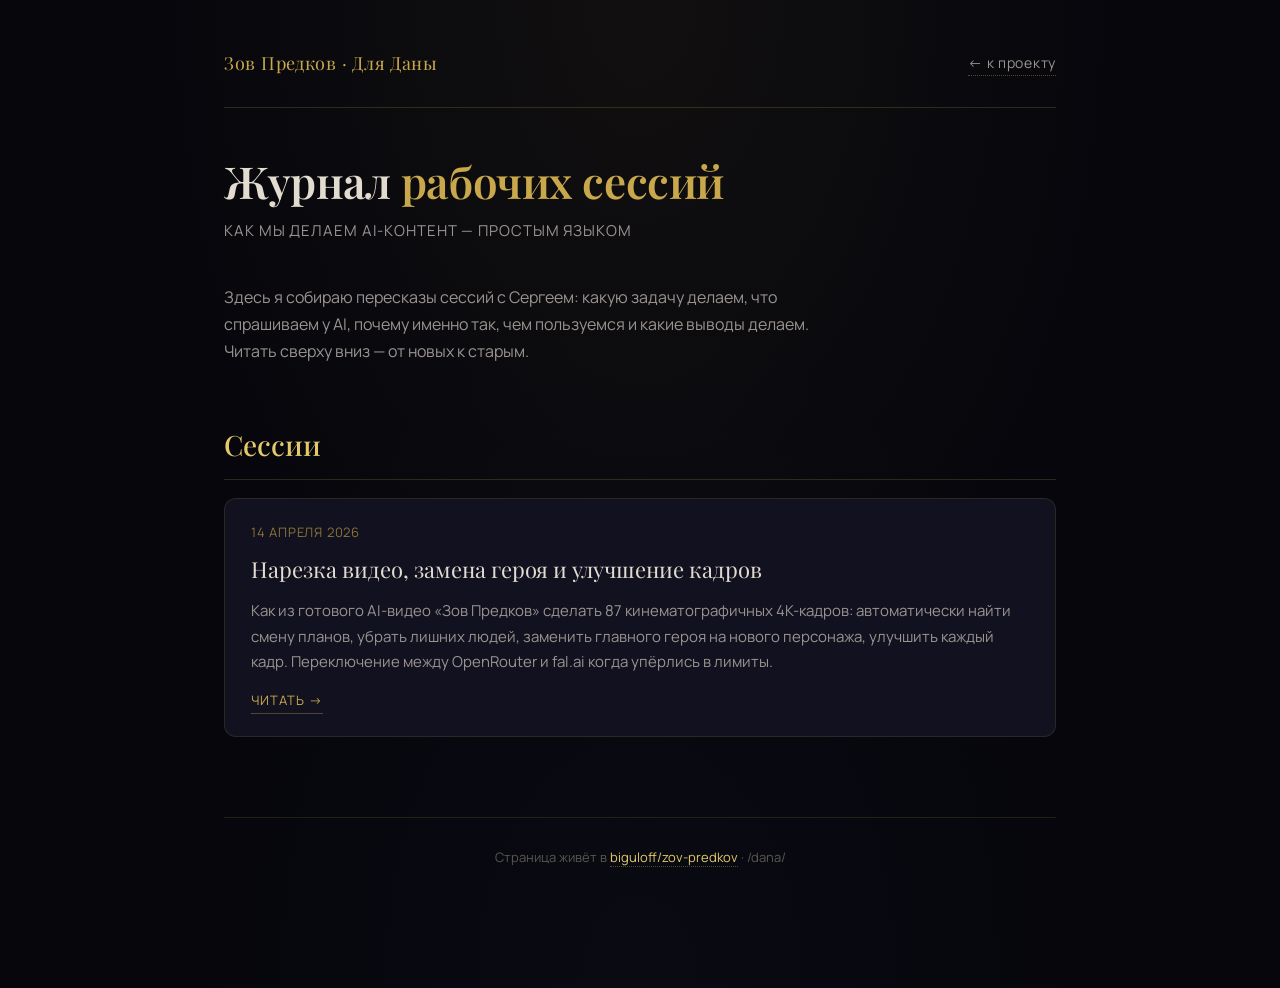
==== dana/index.html @ 0123906b "Добавить раздел /dana/ с журналом рабочих сессий Для Даны (junior в команде, учится Claude Code для " ====
<!DOCTYPE html>
<html lang="ru">
<head>
<meta charset="UTF-8">
<meta name="viewport" content="width=device-width, initial-scale=1.0">
<title>Для Даны — «Зов Предков»</title>
<link rel="preconnect" href="https://fonts.googleapis.com">
<link rel="preconnect" href="https://fonts.gstatic.com" crossorigin>
<link href="https://fonts.googleapis.com/css2?family=Playfair+Display:ital,wght@0,400;0,500;0,600;0,700&family=Manrope:wght@300;400;500;600;700&family=JetBrains+Mono:wght@400;600&display=swap" rel="stylesheet">
<link rel="stylesheet" href="style.css">
</head>
<body>
<div class="wrap">
  <nav class="nav">
    <span class="brand">Зов Предков · Для Даны</span>
    <a href="../">← к проекту</a>
  </nav>

  <h1>Журнал <span class="dim">рабочих сессий</span></h1>
  <p class="subtitle">Как мы делаем AI-контент — простым языком</p>

  <p style="max-width:640px;color:var(--text-secondary);margin-bottom:24px;">
    Здесь я собираю пересказы сессий с Сергеем: какую задачу делаем,
    что спрашиваем у AI, почему именно так, чем пользуемся и какие выводы
    делаем. Читать сверху вниз — от новых к старым.
  </p>

  <h2>Сессии</h2>

  <div class="card">
    <div class="when">14 апреля 2026</div>
    <div class="title">Нарезка видео, замена героя и улучшение кадров</div>
    <div class="summary">
      Как из готового AI-видео «Зов Предков» сделать 87 кинематографичных
      4K-кадров: автоматически найти смену планов, убрать лишних людей,
      заменить главного героя на нового персонажа, улучшить каждый кадр.
      Переключение между OpenRouter и fal.ai когда упёрлись в лимиты.
    </div>
    <a class="more" href="2026-04-14.html">Читать →</a>
  </div>

  <footer>
    Страница живёт в <a href="https://github.com/Biguloff/zov-predkov">biguloff/zov-predkov</a> · /dana/
  </footer>
</div>
</body>
</html>
---- dana/style.css ----
:root {
  --bg-deep: #06060c;
  --bg-surface: #0c0c16;
  --bg-card: #111120;
  --bg-card-hover: #16162a;
  --gold: #c9a84c;
  --gold-light: #e4c96a;
  --gold-dim: #8b7335;
  --gold-glow: rgba(201, 168, 76, 0.35);
  --text-primary: #e2dcd0;
  --text-secondary: #9a9490;
  --text-muted: #5a5650;
  --accent-green: #5a9b7a;
  --accent-red: #b35a5a;
  --accent-blue: #5a7ab3;
  --radius: 12px;
  --radius-sm: 8px;
  --radius-lg: 20px;
  --font-display: 'Playfair Display', 'Georgia', serif;
  --font-body: 'Manrope', 'Helvetica Neue', sans-serif;
  --font-mono: 'JetBrains Mono', 'Menlo', monospace;
}

* { box-sizing: border-box; margin: 0; padding: 0; }

html { scroll-behavior: smooth; }

body {
  background: var(--bg-deep);
  color: var(--text-primary);
  font-family: var(--font-body);
  font-size: 16px;
  line-height: 1.7;
  min-height: 100vh;
  background-image:
    radial-gradient(ellipse at top, rgba(201,168,76,0.06) 0%, transparent 55%),
    radial-gradient(ellipse at bottom, rgba(90,122,179,0.04) 0%, transparent 50%);
}

.wrap { max-width: 880px; margin: 0 auto; padding: 48px 24px 120px; }

.nav {
  display: flex;
  justify-content: space-between;
  align-items: center;
  padding-bottom: 28px;
  margin-bottom: 48px;
  border-bottom: 1px solid rgba(201,168,76,0.2);
}
.nav a {
  color: var(--text-secondary);
  text-decoration: none;
  font-size: 14px;
  letter-spacing: 0.05em;
  transition: color 0.3s;
}
.nav a:hover { color: var(--gold-light); }
.nav .brand {
  font-family: var(--font-display);
  color: var(--gold);
  font-size: 18px;
  letter-spacing: 0.04em;
}

h1 {
  font-family: var(--font-display);
  font-size: clamp(28px, 4.2vw, 44px);
  line-height: 1.15;
  font-weight: 600;
  margin-bottom: 12px;
  letter-spacing: -0.01em;
}
h1 .dim { color: var(--gold); }

.subtitle {
  color: var(--text-secondary);
  font-size: 15px;
  letter-spacing: 0.06em;
  text-transform: uppercase;
  margin-bottom: 40px;
}

h2 {
  font-family: var(--font-display);
  font-size: clamp(22px, 3vw, 28px);
  margin-top: 56px;
  margin-bottom: 18px;
  font-weight: 500;
  color: var(--gold-light);
  border-bottom: 1px solid rgba(201,168,76,0.2);
  padding-bottom: 10px;
}
h3 {
  font-family: var(--font-display);
  font-size: 20px;
  margin-top: 36px;
  margin-bottom: 12px;
  color: var(--text-primary);
  font-weight: 500;
}
h4 {
  font-size: 15px;
  letter-spacing: 0.08em;
  text-transform: uppercase;
  color: var(--gold-dim);
  margin-top: 24px;
  margin-bottom: 10px;
  font-weight: 600;
}

p { margin-bottom: 14px; color: var(--text-primary); }
ul, ol { margin: 10px 0 18px 22px; }
li { margin-bottom: 6px; }
a { color: var(--gold-light); text-decoration: none; border-bottom: 1px dotted rgba(201,168,76,0.4); transition: color 0.2s, border-color 0.2s; }
a:hover { color: var(--gold); border-bottom-color: var(--gold); }

code {
  font-family: var(--font-mono);
  font-size: 13px;
  background: rgba(201,168,76,0.08);
  color: var(--gold-light);
  padding: 2px 7px;
  border-radius: 4px;
  border: 1px solid rgba(201,168,76,0.15);
}
pre {
  background: var(--bg-card);
  border: 1px solid rgba(201,168,76,0.15);
  border-radius: var(--radius-sm);
  padding: 16px 18px;
  overflow-x: auto;
  margin: 14px 0 20px;
  font-size: 13px;
  line-height: 1.6;
}
pre code {
  background: none;
  border: none;
  padding: 0;
  color: var(--text-primary);
}

.chip {
  display: inline-block;
  padding: 3px 10px;
  border-radius: 999px;
  background: rgba(201,168,76,0.1);
  border: 1px solid rgba(201,168,76,0.25);
  color: var(--gold-light);
  font-size: 12px;
  margin: 2px 4px 2px 0;
  font-family: var(--font-mono);
}

.pillrow { margin: -2px 0 12px; }

.card {
  background: var(--bg-card);
  border: 1px solid rgba(201,168,76,0.15);
  border-radius: var(--radius);
  padding: 22px 26px;
  margin-bottom: 18px;
  transition: border-color 0.3s, transform 0.3s;
}
.card:hover { border-color: rgba(201,168,76,0.4); }
.card .when {
  color: var(--gold-dim);
  font-size: 13px;
  letter-spacing: 0.06em;
  text-transform: uppercase;
  margin-bottom: 8px;
}
.card .title {
  font-family: var(--font-display);
  font-size: 22px;
  color: var(--text-primary);
  margin-bottom: 10px;
}
.card .summary { color: var(--text-secondary); font-size: 15px; }
.card a.more {
  display: inline-block;
  margin-top: 14px;
  color: var(--gold);
  font-size: 13px;
  letter-spacing: 0.08em;
  text-transform: uppercase;
  border-bottom: 1px solid rgba(201,168,76,0.35);
  padding-bottom: 2px;
}

.tl;dr, .tldr {
  background: linear-gradient(135deg, rgba(201,168,76,0.08), rgba(90,122,179,0.04));
  border-left: 3px solid var(--gold);
  padding: 20px 24px;
  border-radius: 0 var(--radius-sm) var(--radius-sm) 0;
  margin: 20px 0 34px;
}
.tldr h4 { margin-top: 0; }
.tldr ol { margin-bottom: 0; }

.metrics {
  display: grid;
  grid-template-columns: repeat(auto-fit, minmax(150px, 1fr));
  gap: 14px;
  margin: 18px 0 30px;
}
.metric {
  background: var(--bg-card);
  border: 1px solid rgba(201,168,76,0.15);
  border-radius: var(--radius-sm);
  padding: 16px 18px;
  text-align: center;
}
.metric .num {
  font-family: var(--font-display);
  font-size: 28px;
  color: var(--gold-light);
  font-weight: 600;
  display: block;
  line-height: 1.1;
}
.metric .lbl {
  font-size: 12px;
  color: var(--text-secondary);
  letter-spacing: 0.06em;
  text-transform: uppercase;
  margin-top: 6px;
}

table {
  width: 100%;
  border-collapse: collapse;
  margin: 12px 0 22px;
  font-size: 14px;
}
th, td {
  text-align: left;
  padding: 10px 12px;
  border-bottom: 1px solid rgba(201,168,76,0.12);
}
th {
  color: var(--gold-dim);
  font-weight: 600;
  letter-spacing: 0.05em;
  text-transform: uppercase;
  font-size: 12px;
}
td { color: var(--text-primary); }
tr:hover td { background: rgba(201,168,76,0.03); }

.note {
  background: rgba(90,122,179,0.08);
  border: 1px solid rgba(90,122,179,0.2);
  border-radius: var(--radius-sm);
  padding: 14px 18px;
  color: var(--text-secondary);
  font-size: 14px;
  margin: 16px 0 22px;
}
.note strong { color: var(--accent-blue); }

.warn {
  background: rgba(179,90,90,0.08);
  border: 1px solid rgba(179,90,90,0.22);
  border-radius: var(--radius-sm);
  padding: 14px 18px;
  color: var(--text-secondary);
  font-size: 14px;
  margin: 16px 0 22px;
}
.warn strong { color: var(--accent-red); }

.ok {
  background: rgba(90,155,122,0.08);
  border: 1px solid rgba(90,155,122,0.22);
  border-radius: var(--radius-sm);
  padding: 14px 18px;
  color: var(--text-secondary);
  font-size: 14px;
  margin: 16px 0 22px;
}
.ok strong { color: var(--accent-green); }

footer {
  margin-top: 80px;
  padding-top: 28px;
  border-top: 1px solid rgba(201,168,76,0.15);
  color: var(--text-muted);
  font-size: 13px;
  text-align: center;
}
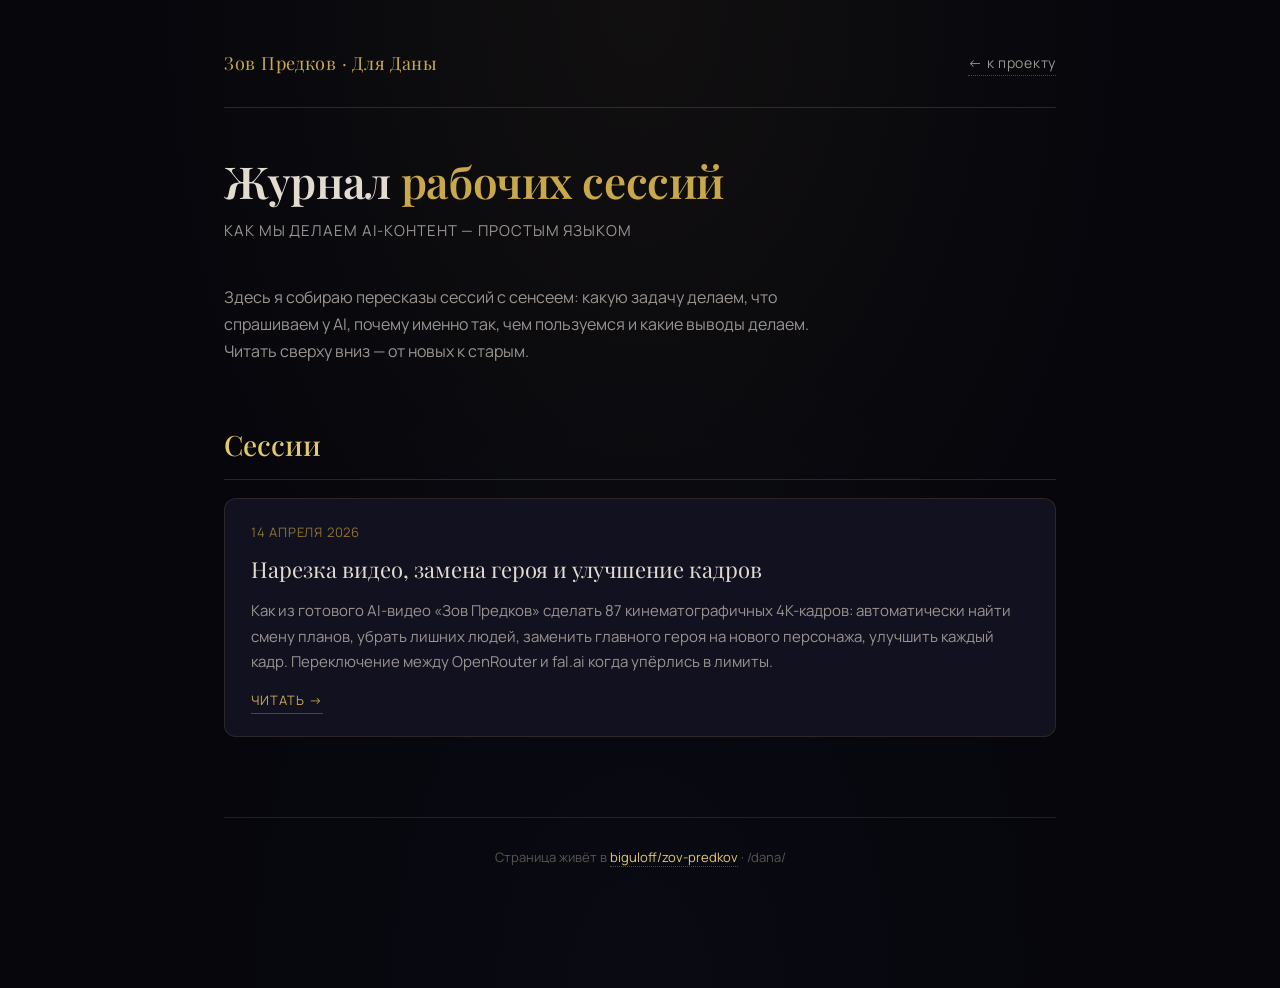
==== commit d9fbd9ba: "dana: добавить таблицу диалога, заменить «Сергей» на «сенсей» По просьбе: добавлена сводная таблица " ====
--- a/dana/index.html
+++ b/dana/index.html
@@ -20,7 +20,7 @@
   <p class="subtitle">Как мы делаем AI-контент — простым языком</p>
 
   <p style="max-width:640px;color:var(--text-secondary);margin-bottom:24px;">
-    Здесь я собираю пересказы сессий с Сергеем: какую задачу делаем,
+    Здесь я собираю пересказы сессий с сенсеем: какую задачу делаем,
     что спрашиваем у AI, почему именно так, чем пользуемся и какие выводы
     делаем. Читать сверху вниз — от новых к старым.
   </p>
